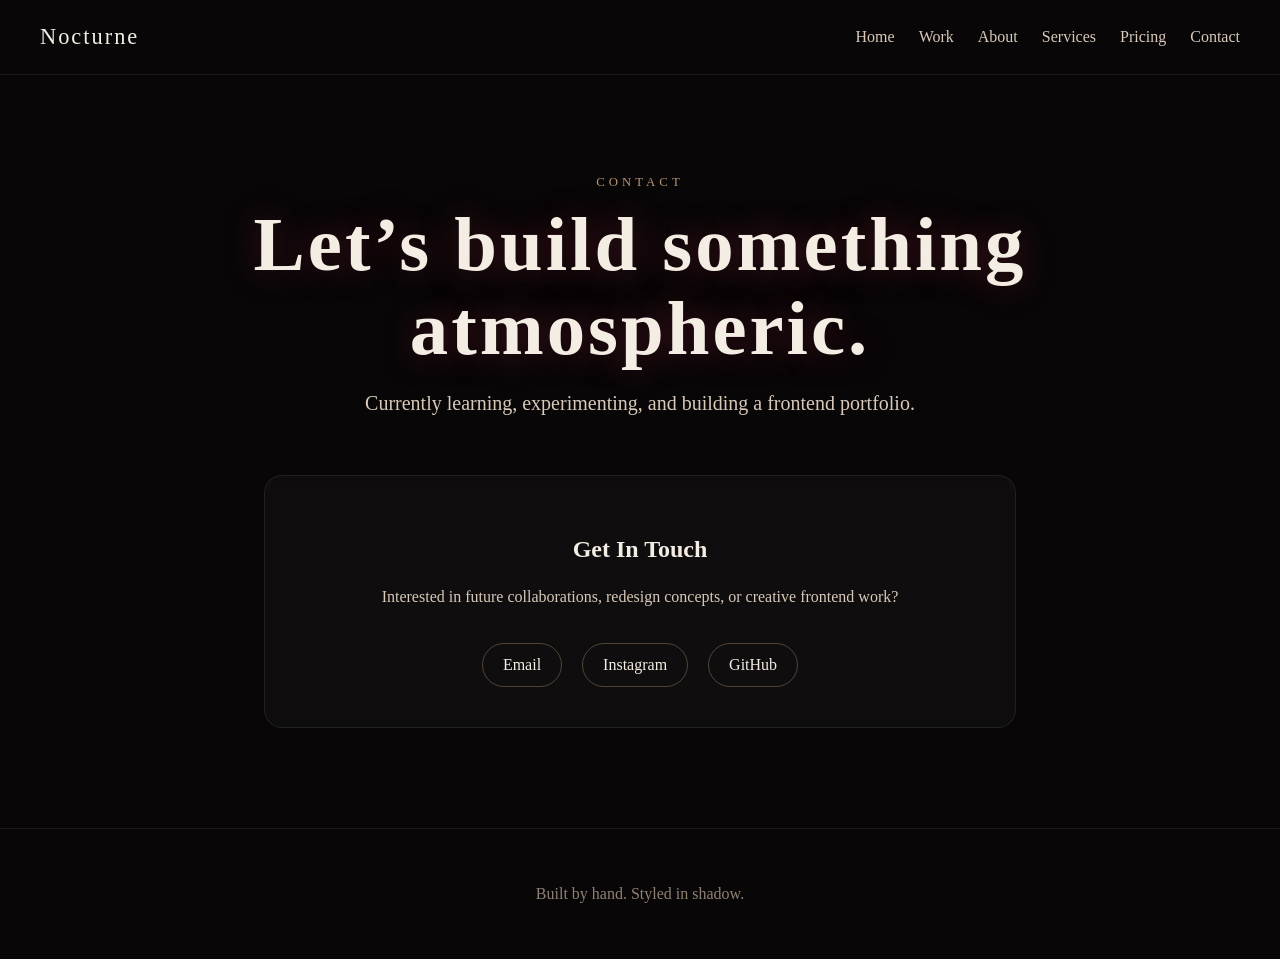
==== contact.html @ 2cbea435 "Add files via upload" ====
<!DOCTYPE html>
<html lang="en">
<head>
  <meta charset="UTF-8" />
  <meta name="viewport" content="width=device-width, initial-scale=1.0" />
  <title>Nocturne | Contact</title>
  <link rel="stylesheet" href="style.css" />
</head>

<nav class="site-nav">
  <a href="index.html" class="logo">Nocturne</a>

  <div class="nav-links">
    <a href="index.html">Home</a>
    <a href="work.html">Work</a>
    <a href="about.html">About</a>
    <a href="services.html">Services</a>
    <a href="pricing.html">Pricing</a>
    <a href="contact.html">Contact</a>
  </div>
</nav>

<header class="page-header">
  <p class="eyebrow">Contact</p>

  <h1>Let’s build something atmospheric.</h1>

  <p class="tagline">
    Currently learning, experimenting, and building a frontend portfolio.
  </p>
</header>

<main class="contact-container">

  <section class="contact-card">

    <h2>Get In Touch</h2>

    <p>
      Interested in future collaborations, redesign concepts, or creative frontend work?
    </p>

    <div class="contact-links">

      <a href="mailto:youremail@example.com">
        Email
      </a>

      <a href="#">
        Instagram
      </a>

      <a href="#">
        GitHub
      </a>

    </div>

  </section>

</main>

<footer class="site-footer">
  <p>Built by hand. Styled in shadow.</p>
</footer>
---- style.css ----
* {
  box-sizing: border-box;
}

body {
  margin: 0;
  font-family: Georgia, "Times New Roman", serif;
  background: #080607;
  color: #f4ede4;
}

.hero {
  min-height: 100vh;
  display: grid;
  place-items: center;
  position: relative;
  overflow: hidden;
  background:
    radial-gradient(circle at top, rgba(120, 30, 50, 0.28), transparent 35%),
    linear-gradient(135deg, #080607, #181013 55%, #050505);
}

.hero::before {
  content: "";
  position: absolute;
  inset: 0;
  background-image:
    linear-gradient(rgba(255,255,255,0.03) 1px, transparent 1px),
    linear-gradient(90deg, rgba(255,255,255,0.03) 1px, transparent 1px);
  background-size: 80px 80px;
  opacity: 0.18;
}

.overlay {
  position: absolute;
  inset: 0;
  background: radial-gradient(circle, transparent 35%, rgba(0,0,0,0.75));
}

.content {
  position: relative;
  z-index: 2;
  text-align: center;
  padding: 2rem;
  max-width: 800px;
}

.eyebrow {
  text-transform: uppercase;
  letter-spacing: 4px;
  font-size: 0.8rem;
  color: #b89472;
}

h1 {
  font-size: clamp(4rem, 12vw, 9rem);
  margin: 0;
  letter-spacing: 3px;
  text-shadow: 0 0 35px rgba(140, 35, 55, 0.45);
}

.tagline {
  font-size: 1.25rem;
  color: #d8c9ba;
  margin-bottom: 2rem;
}

button {
  background: transparent;
  color: #f4ede4;
  border: 1px solid #b89472;
  padding: 14px 28px;
  font-size: 1rem;
  letter-spacing: 2px;
  text-transform: uppercase;
  cursor: pointer;
  transition: 0.3s ease;
}

button:hover {
  background: #b89472;
  color: #080607;
  box-shadow: 0 0 30px rgba(184, 148, 114, 0.35);
}

/* ---------------- WORK PAGE ---------------- */

.site-nav {
  position: relative;
  z-index: 10;

  display: flex;
  justify-content: space-between;
  align-items: center;

  padding: 24px 40px;

  border-bottom: 1px solid rgba(255,255,255,0.08);
}

.logo {
  text-decoration: none;
  color: #f4ede4;

  font-size: 1.4rem;
  letter-spacing: 2px;
}

.nav-links {
  display: flex;
  gap: 24px;
}

.nav-links a {
  text-decoration: none;
  color: #d8c9ba;

  transition: 0.3s ease;
}

.nav-links a:hover {
  color: #b89472;
}

.page-header {
  max-width: 900px;

  margin: 100px auto 60px auto;

  padding: 0 24px;

  text-align: center;
}

.page-header h1 {
  font-size: clamp(2.5rem, 6vw, 5rem);

  line-height: 1.1;

  margin-bottom: 20px;
}

.work-grid {
  max-width: 1200px;

  margin: 0 auto;

  padding: 0 24px 100px;

  display: grid;

  grid-template-columns: repeat(auto-fit, minmax(280px, 1fr));

  gap: 24px;
}

.project-card {
  background: rgba(255,255,255,0.03);

  border: 1px solid rgba(255,255,255,0.08);

  padding: 28px;

  border-radius: 18px;

  backdrop-filter: blur(6px);

  transition: transform 0.3s ease,
              border-color 0.3s ease,
              box-shadow 0.3s ease;
}

.project-card:hover {
  transform: translateY(-6px);

  border-color: rgba(184,148,114,0.45);

  box-shadow: 0 10px 30px rgba(0,0,0,0.35);
}

.project-label {
  text-transform: uppercase;

  letter-spacing: 2px;

  font-size: 0.75rem;

  color: #b89472;

  margin-bottom: 10px;
}

.project-card h2 {
  margin-top: 0;

  margin-bottom: 14px;
}

.project-card p {
  color: #d8c9ba;

  line-height: 1.7;
}

.project-card a {
  display: inline-block;

  margin-top: 20px;

  color: #f4ede4;

  text-decoration: none;

  border-bottom: 1px solid rgba(184,148,114,0.5);

  padding-bottom: 4px;

  transition: 0.3s ease;
}

.project-card a:hover {
  color: #b89472;
}

.site-footer {
  text-align: center;

  padding: 40px 20px;

  border-top: 1px solid rgba(255,255,255,0.08);

  color: #8f8173;
}

/* ---------------- ABOUT PAGE ---------------- */

.about-content {
  max-width: 1000px;

  margin: 0 auto;

  padding: 0 24px 100px;

  display: grid;

  grid-template-columns: repeat(auto-fit, minmax(320px, 1fr));

  gap: 24px;
}

.about-card {
  background: rgba(255,255,255,0.03);

  border: 1px solid rgba(255,255,255,0.08);

  border-radius: 18px;

  padding: 32px;

  backdrop-filter: blur(6px);
}

.about-card h2 {
  margin-top: 0;

  margin-bottom: 18px;
}

.about-card p,
.about-card li {
  color: #d8c9ba;

  line-height: 1.8;
}

.about-card ul {
  padding-left: 20px;
}

/* ---------------- SERVICES PAGE ---------------- */

.services-grid {
  max-width: 1200px;

  margin: 0 auto;

  padding: 0 24px 100px;

  display: grid;

  grid-template-columns: repeat(auto-fit, minmax(280px, 1fr));

  gap: 24px;
}

.service-card {
  background: rgba(255,255,255,0.03);

  border: 1px solid rgba(255,255,255,0.08);

  border-radius: 18px;

  padding: 32px;

  backdrop-filter: blur(6px);

  transition: transform 0.3s ease,
              border-color 0.3s ease;
}

.service-card:hover {
  transform: translateY(-6px);

  border-color: rgba(184,148,114,0.45);
}

.service-card h2 {
  margin-top: 0;

  margin-bottom: 16px;
}

.service-card p {
  color: #d8c9ba;

  line-height: 1.8;
}

/* ---------------- PRICING PAGE ---------------- */

.pricing-grid {
  max-width: 1200px;
  margin: 0 auto;
  padding: 0 24px 100px;
  display: grid;
  grid-template-columns: repeat(auto-fit, minmax(280px, 1fr));
  gap: 24px;
}

.pricing-card {
  background: rgba(255,255,255,0.03);
  border: 1px solid rgba(255,255,255,0.08);
  border-radius: 18px;
  padding: 32px;
  backdrop-filter: blur(6px);
}

.pricing-card.featured {
  border-color: rgba(184,148,114,0.55);
  box-shadow: 0 0 35px rgba(184,148,114,0.12);
}

.price {
  font-size: 1.8rem;
  color: #b89472;
  margin: 18px 0;
}

.pricing-card p {
  color: #d8c9ba;
  line-height: 1.8;
}

/* ---------------- CONTACT PAGE ---------------- */

.contact-container {
  max-width: 800px;

  margin: 0 auto;

  padding: 0 24px 100px;
}

.contact-card {
  background: rgba(255,255,255,0.03);

  border: 1px solid rgba(255,255,255,0.08);

  border-radius: 18px;

  padding: 40px;

  text-align: center;

  backdrop-filter: blur(6px);
}

.contact-card p {
  color: #d8c9ba;

  line-height: 1.8;
}

.contact-links {
  margin-top: 32px;

  display: flex;

  justify-content: center;

  gap: 20px;

  flex-wrap: wrap;
}

.contact-links a {
  text-decoration: none;

  color: #f4ede4;

  border: 1px solid rgba(184,148,114,0.4);

  padding: 12px 20px;

  border-radius: 999px;

  transition: 0.3s ease;
}

.contact-links a:hover {
  background: rgba(184,148,114,0.15);

  border-color: rgba(184,148,114,0.8);

  color: #b89472;
}
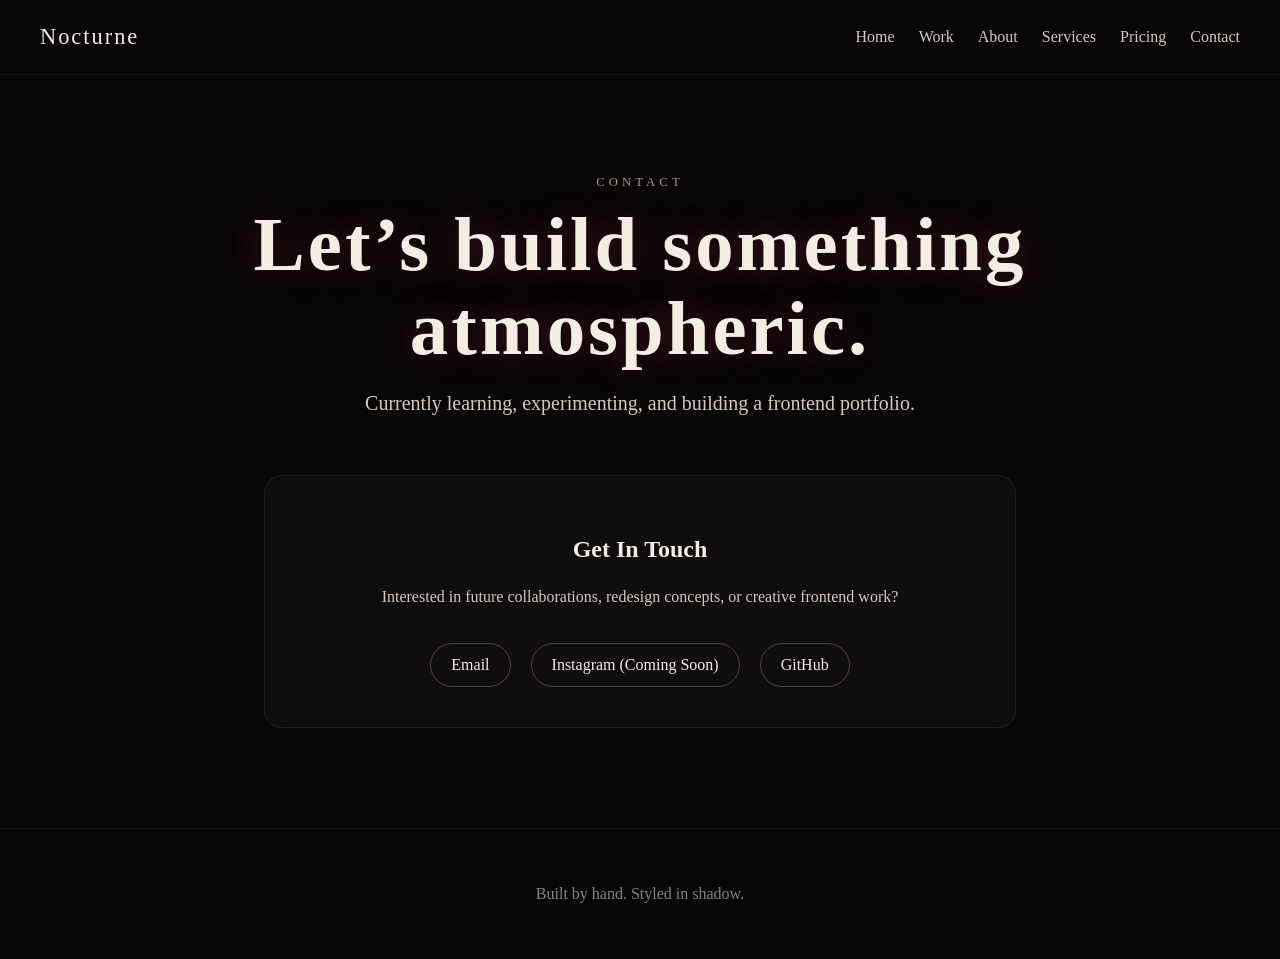
==== commit e83dac39: "Update contact.html" ====
--- a/contact.html
+++ b/contact.html
@@ -10,7 +10,11 @@
 <nav class="site-nav">
   <a href="index.html" class="logo">Nocturne</a>
 
-  <div class="nav-links">
+  <button class="menu-toggle" id="menuToggle">
+    ☰
+  </button>
+
+  <div class="nav-links" id="navLinks">
     <a href="index.html">Home</a>
     <a href="work.html">Work</a>
     <a href="about.html">About</a>
@@ -42,15 +46,15 @@
 
     <div class="contact-links">
 
-      <a href="mailto:youremail@example.com">
+      <a href="mailto:cfpope2016@gmail.com">
         Email
       </a>
 
       <a href="#">
-        Instagram
+        Instagram (Coming Soon)
       </a>
 
-      <a href="#">
+      <a href="https://github.com/nocturne26" target="_blank">
         GitHub
       </a>
 
@@ -62,4 +66,4 @@
 
 <footer class="site-footer">
   <p>Built by hand. Styled in shadow.</p>
-</footer>+</footer>
--- a/style.css
+++ b/style.css
@@ -423,4 +423,32 @@
   border-color: rgba(184,148,114,0.8);
 
   color: #b89472;
-}+}
+
+.menu-toggle {
+  display: none;
+}
+
+@media(max-width: 768px) {
+
+  .site-nav {
+    align-items: flex-start;
+  }
+
+  .menu-toggle {
+    display: block;
+    margin-left: auto;
+  }
+
+  .nav-links {
+    display: none;
+    width: 100%;
+    flex-direction: column;
+    gap: 14px;
+    padding-top: 20px;
+  }
+
+  .nav-links.open {
+    display: flex;
+  }
+}
